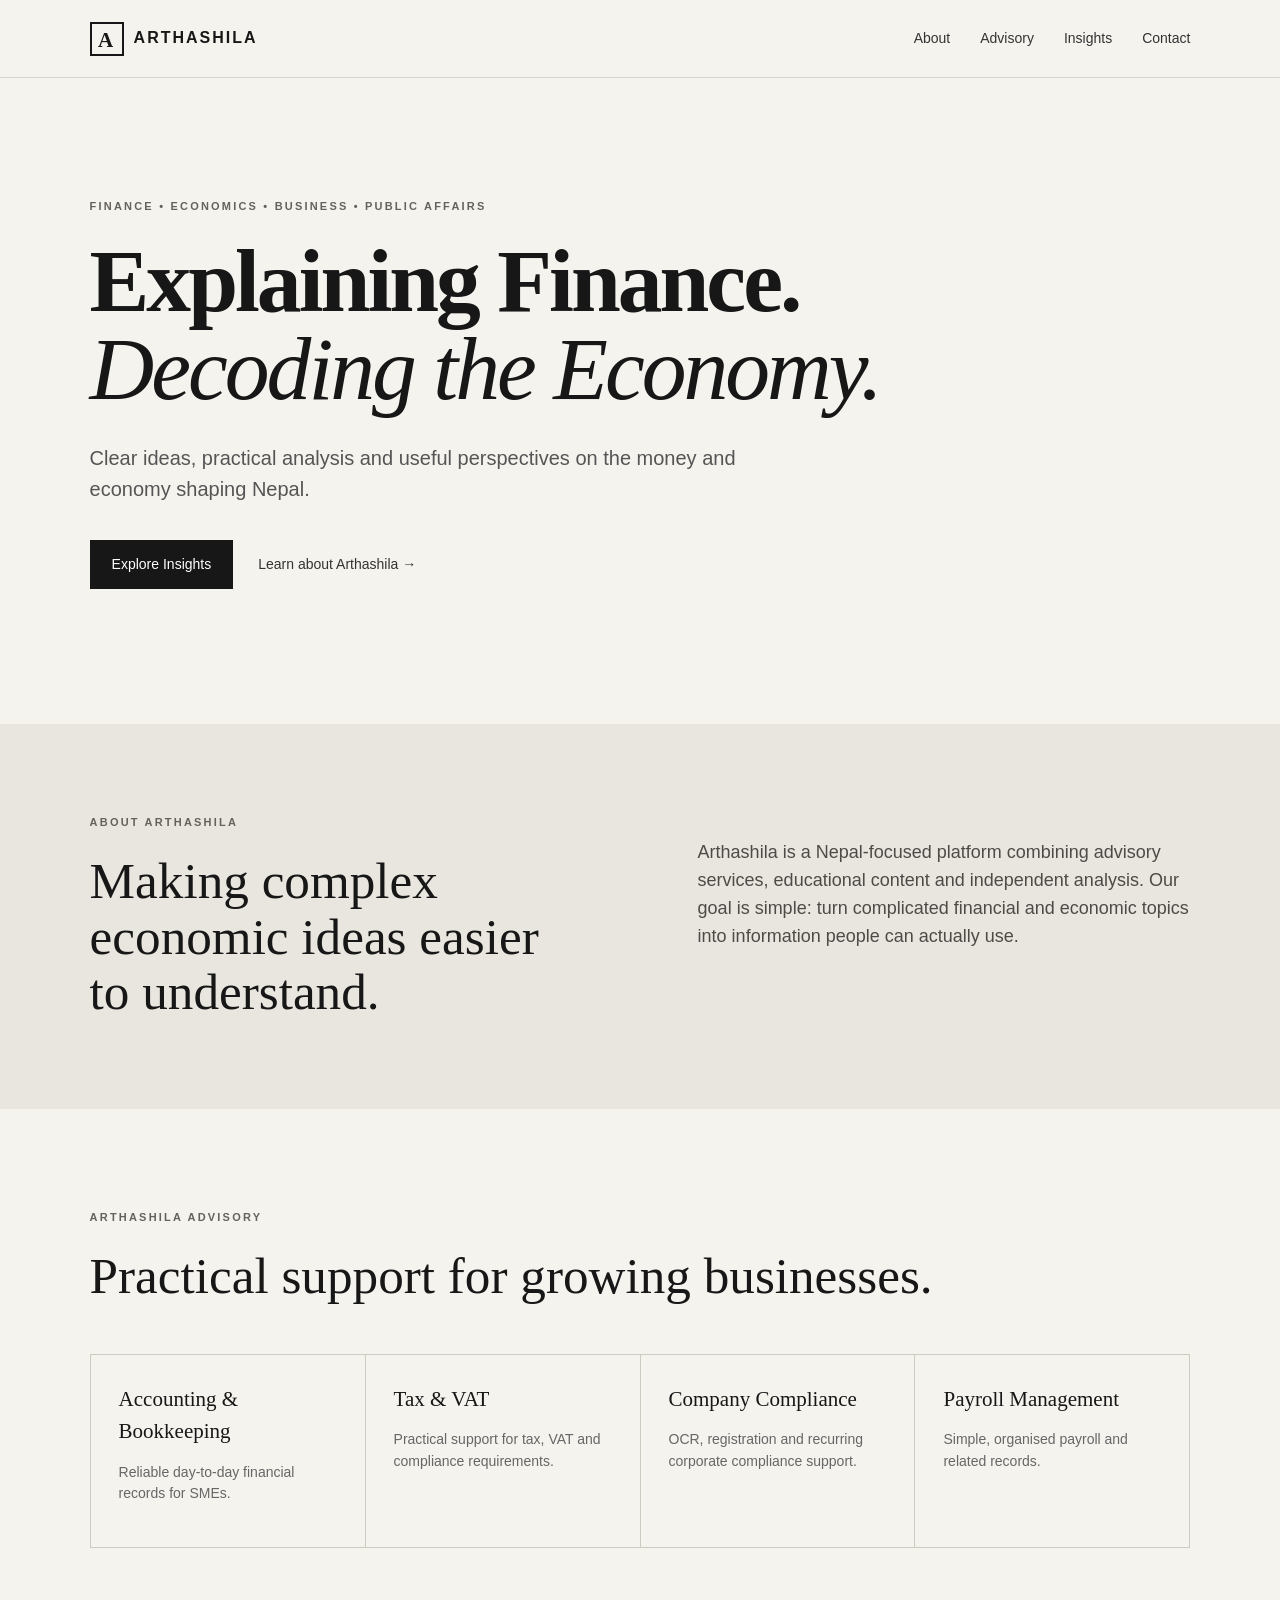
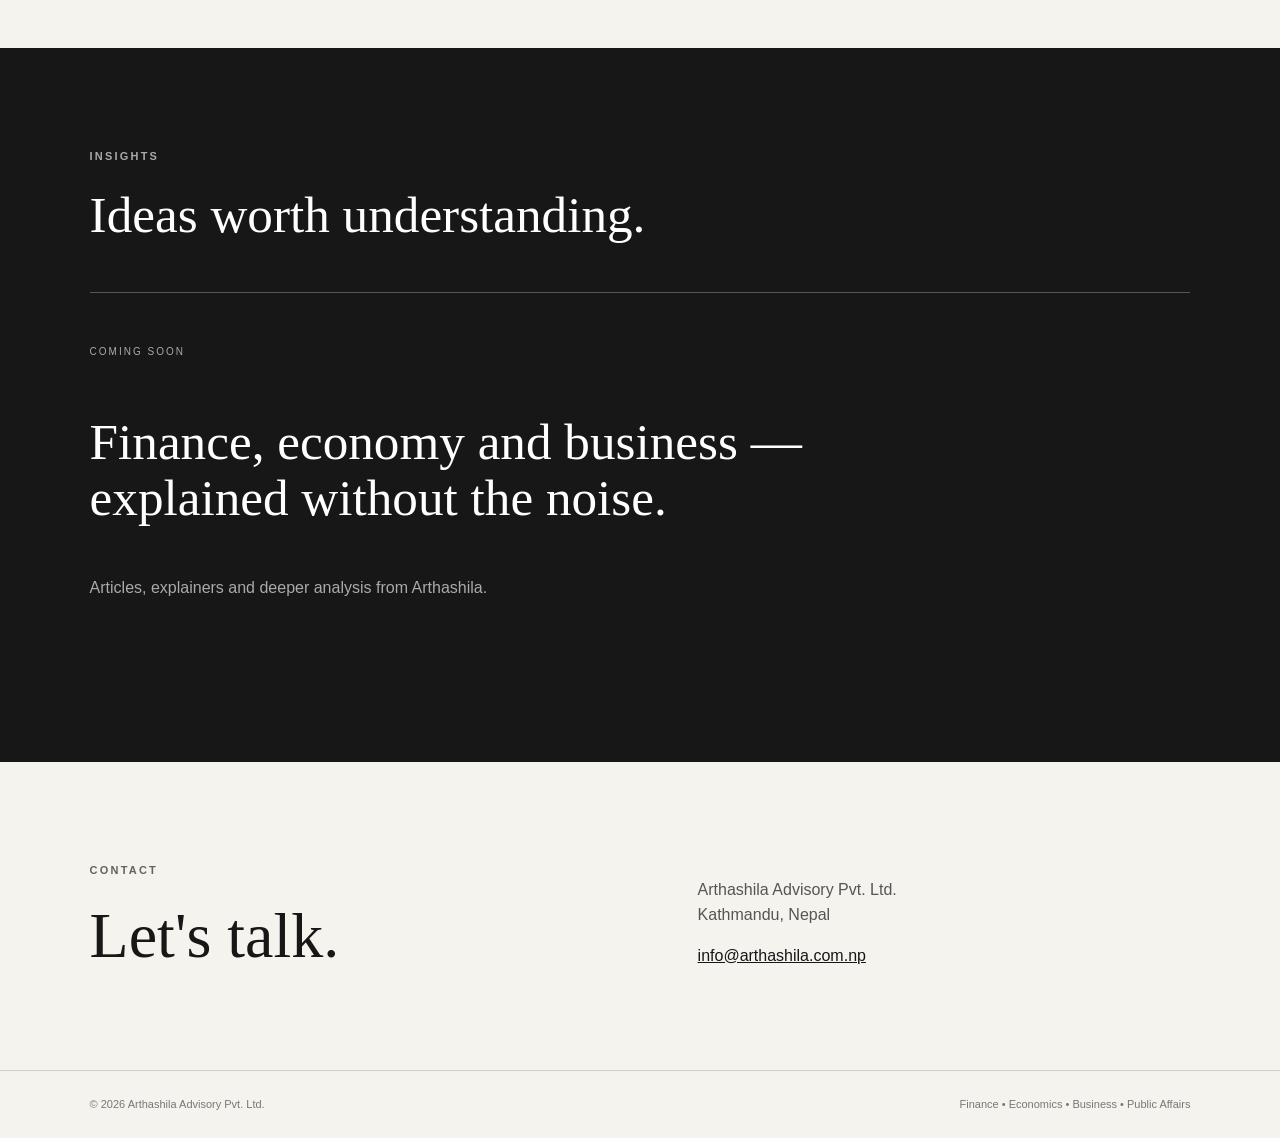
==== index.html @ cc6ea593 "Add files via upload" ====
<!doctype html>
<html lang="en">
<head>
<meta charset="utf-8"><meta name="viewport" content="width=device-width,initial-scale=1">
<title>Arthashila | Finance • Economics • Business</title>
<meta name="description" content="Arthashila explains finance, economics, business and public affairs in clear, practical language.">
<link rel="stylesheet" href="style.css">
</head>
<body>
<header class="nav">
  <a class="brand" href="index.html"><span class="mark">A</span><span>ARTHASHILA</span></a>
  <nav><a href="#about">About</a><a href="#services">Advisory</a><a href="#insights">Insights</a><a href="#contact">Contact</a></nav>
</header>

<main>
<section class="hero">
  <div class="eyebrow">FINANCE • ECONOMICS • BUSINESS • PUBLIC AFFAIRS</div>
  <h1>Explaining Finance.<br><em>Decoding the Economy.</em></h1>
  <p>Clear ideas, practical analysis and useful perspectives on the money and economy shaping Nepal.</p>
  <div class="actions"><a class="button" href="#insights">Explore Insights</a><a class="textlink" href="#about">Learn about Arthashila →</a></div>
</section>

<section id="about" class="split">
  <div><div class="eyebrow">ABOUT ARTHASHILA</div><h2>Making complex economic ideas easier to understand.</h2></div>
  <p>Arthashila is a Nepal-focused platform combining advisory services, educational content and independent analysis. Our goal is simple: turn complicated financial and economic topics into information people can actually use.</p>
</section>

<section id="services" class="section">
  <div class="eyebrow">ARTHASHILA ADVISORY</div><h2>Practical support for growing businesses.</h2>
  <div class="cards">
    <article><b>Accounting & Bookkeeping</b><p>Reliable day-to-day financial records for SMEs.</p></article>
    <article><b>Tax & VAT</b><p>Practical support for tax, VAT and compliance requirements.</p></article>
    <article><b>Company Compliance</b><p>OCR, registration and recurring corporate compliance support.</p></article>
    <article><b>Payroll Management</b><p>Simple, organised payroll and related records.</p></article>
  </div>
</section>

<section id="insights" class="section insights">
  <div class="eyebrow">INSIGHTS</div>
  <h2>Ideas worth understanding.</h2>
  <div class="feature"><span>COMING SOON</span><h3>Finance, economy and business — explained without the noise.</h3><p>Articles, explainers and deeper analysis from Arthashila.</p></div>
</section>

<section id="contact" class="contact">
  <div><div class="eyebrow">CONTACT</div><h2>Let's talk.</h2></div>
  <div><p>Arthashila Advisory Pvt. Ltd.<br>Kathmandu, Nepal</p><a href="mailto:info@arthashila.com.np">info@arthashila.com.np</a></div>
</section>
</main>

<footer><span>© 2026 Arthashila Advisory Pvt. Ltd.</span><span>Finance • Economics • Business • Public Affairs</span></footer>
</body></html>
---- style.css ----
*{box-sizing:border-box}html{scroll-behavior:smooth}body{margin:0;background:#f5f3ee;color:#171717;font-family:Arial,Helvetica,sans-serif;line-height:1.55}.nav{height:78px;padding:0 7vw;display:flex;align-items:center;justify-content:space-between;border-bottom:1px solid #d8d5cd;background:#f5f3ee;position:sticky;top:0;z-index:5}.brand{display:flex;align-items:center;gap:10px;color:#171717;text-decoration:none;font-weight:800;letter-spacing:2px}.mark{display:grid;place-items:center;width:34px;height:34px;border:2px solid #171717;font-family:Georgia,serif;font-size:21px}.nav nav{display:flex;gap:30px}.nav nav a,.textlink{color:#333;text-decoration:none;font-size:14px}.hero{padding:120px 7vw 135px;max-width:1050px}.eyebrow{font-size:11px;letter-spacing:2.2px;font-weight:700;margin-bottom:22px;color:#65625b}.hero h1{font-family:Georgia,serif;font-size:clamp(48px,7vw,92px);line-height:.98;letter-spacing:-3px;margin:0 0 30px}.hero h1 em{font-weight:400}.hero p{font-size:20px;max-width:650px;color:#555;margin-bottom:35px}.actions{display:flex;align-items:center;gap:25px}.button{background:#171717;color:white;padding:14px 22px;text-decoration:none;font-size:14px}.split{padding:90px 7vw;display:grid;grid-template-columns:1fr 1fr;gap:9vw;background:#e9e6df}.split h2,.section h2,.contact h2{font-family:Georgia,serif;font-weight:400;font-size:clamp(34px,4vw,56px);line-height:1.08;margin:0}.split p{font-size:18px;color:#4d4b47;margin:25px 0}.section{padding:100px 7vw}.cards{display:grid;grid-template-columns:repeat(4,1fr);gap:1px;background:#cfcac0;margin-top:50px;border:1px solid #cfcac0}.cards article{background:#f5f3ee;padding:28px;min-height:190px}.cards b{font-family:Georgia,serif;font-size:21px;font-weight:400}.cards p{color:#666;font-size:14px}.insights{background:#171717;color:white}.insights .eyebrow{color:#aaa}.feature{border-top:1px solid #555;margin-top:50px;padding:45px 0}.feature span{font-size:10px;letter-spacing:2px;color:#aaa}.feature h3{font-family:Georgia,serif;font-size:clamp(30px,4vw,54px);font-weight:400;max-width:800px;line-height:1.08}.feature p{color:#aaa}.contact{padding:100px 7vw;display:grid;grid-template-columns:1fr 1fr;gap:9vw}.contact p{color:#555}.contact a{color:#171717}.contact h2{font-size:64px}footer{padding:25px 7vw;border-top:1px solid #d1cec7;display:flex;justify-content:space-between;font-size:11px;color:#777}@media(max-width:750px){.nav{padding:0 5vw}.nav nav{display:none}.hero,.section,.contact,.split{padding-left:5vw;padding-right:5vw}.hero{padding-top:85px;padding-bottom:90px}.hero h1{letter-spacing:-2px}.split,.contact{grid-template-columns:1fr;gap:30px}.cards{grid-template-columns:1fr 1fr}.cards article{min-height:150px}footer{padding:20px 5vw;display:block}footer span{display:block;margin:5px 0}}@media(max-width:480px){.cards{grid-template-columns:1fr}.actions{align-items:flex-start;flex-direction:column;gap:18px}}
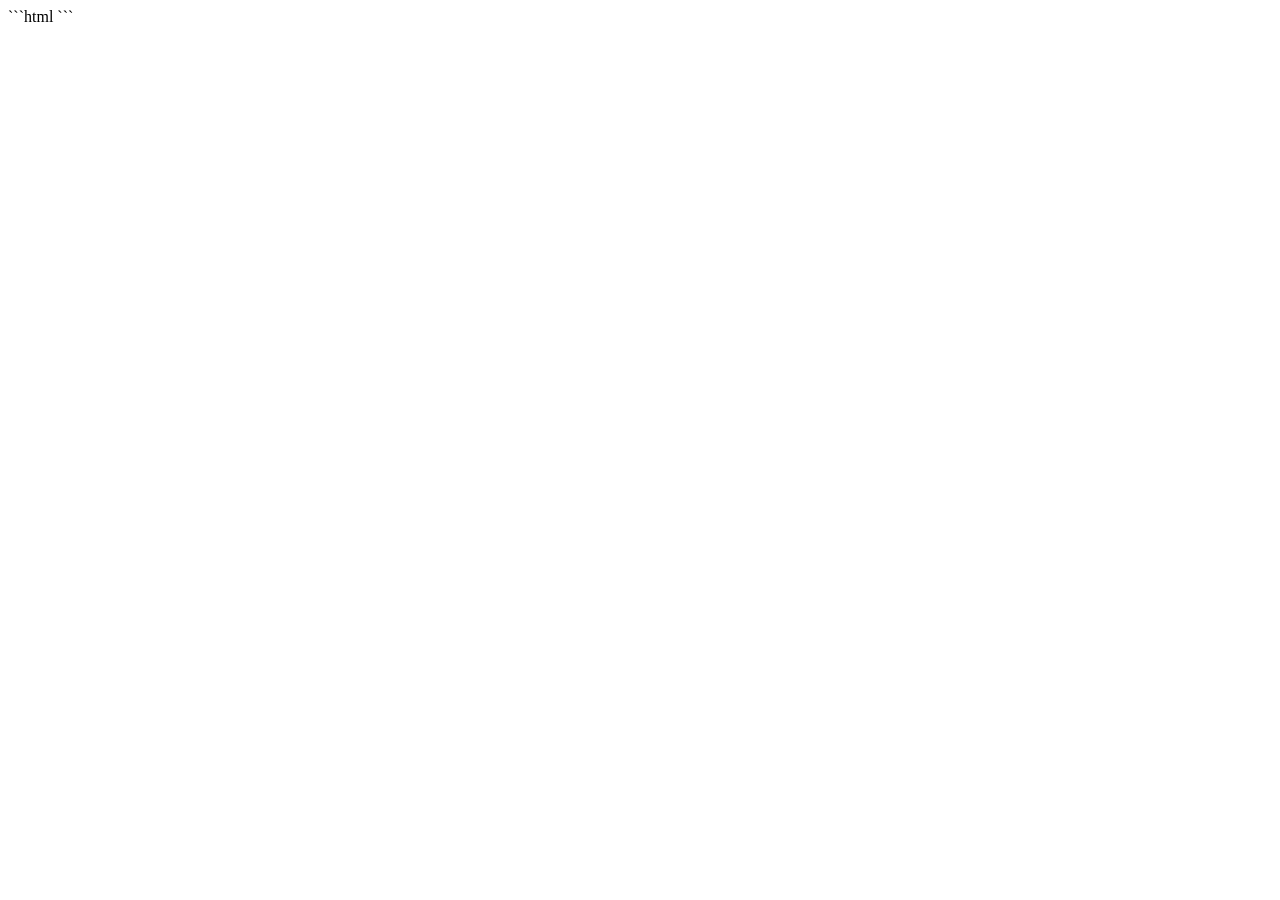
==== commit 51b1a5d4: "Update index.html" ====
--- a/index.html
+++ b/index.html
@@ -1,51 +1,71 @@
+```html
 <!doctype html>
 <html lang="en">
 <head>
-<meta charset="utf-8"><meta name="viewport" content="width=device-width,initial-scale=1">
-<title>Arthashila | Finance • Economics • Business</title>
-<meta name="description" content="Arthashila explains finance, economics, business and public affairs in clear, practical language.">
-<link rel="stylesheet" href="style.css">
+  <meta charset="utf-8">
+  <meta name="viewport" content="width=device-width, initial-scale=1">
+  <title>Arthashila Admin</title>
 </head>
 <body>
-<header class="nav">
-  <a class="brand" href="index.html"><span class="mark">A</span><span>ARTHASHILA</span></a>
-  <nav><a href="#about">About</a><a href="#services">Advisory</a><a href="#insights">Insights</a><a href="#contact">Contact</a></nav>
-</header>
+  <script src="https://unpkg.com/netlify-cms@^2.10.192/dist/netlify-cms.js"></script>
 
-<main>
-<section class="hero">
-  <div class="eyebrow">FINANCE • ECONOMICS • BUSINESS • PUBLIC AFFAIRS</div>
-  <h1>Explaining Finance.<br><em>Decoding the Economy.</em></h1>
-  <p>Clear ideas, practical analysis and useful perspectives on the money and economy shaping Nepal.</p>
-  <div class="actions"><a class="button" href="#insights">Explore Insights</a><a class="textlink" href="#about">Learn about Arthashila →</a></div>
-</section>
+  <script>
+    window.CMS_MANUAL_INIT = true;
 
-<section id="about" class="split">
-  <div><div class="eyebrow">ABOUT ARTHASHILA</div><h2>Making complex economic ideas easier to understand.</h2></div>
-  <p>Arthashila is a Nepal-focused platform combining advisory services, educational content and independent analysis. Our goal is simple: turn complicated financial and economic topics into information people can actually use.</p>
-</section>
-
-<section id="services" class="section">
-  <div class="eyebrow">ARTHASHILA ADVISORY</div><h2>Practical support for growing businesses.</h2>
-  <div class="cards">
-    <article><b>Accounting & Bookkeeping</b><p>Reliable day-to-day financial records for SMEs.</p></article>
-    <article><b>Tax & VAT</b><p>Practical support for tax, VAT and compliance requirements.</p></article>
-    <article><b>Company Compliance</b><p>OCR, registration and recurring corporate compliance support.</p></article>
-    <article><b>Payroll Management</b><p>Simple, organised payroll and related records.</p></article>
-  </div>
-</section>
-
-<section id="insights" class="section insights">
-  <div class="eyebrow">INSIGHTS</div>
-  <h2>Ideas worth understanding.</h2>
-  <div class="feature"><span>COMING SOON</span><h3>Finance, economy and business — explained without the noise.</h3><p>Articles, explainers and deeper analysis from Arthashila.</p></div>
-</section>
-
-<section id="contact" class="contact">
-  <div><div class="eyebrow">CONTACT</div><h2>Let's talk.</h2></div>
-  <div><p>Arthashila Advisory Pvt. Ltd.<br>Kathmandu, Nepal</p><a href="mailto:info@arthashila.com.np">info@arthashila.com.np</a></div>
-</section>
-</main>
-
-<footer><span>© 2026 Arthashila Advisory Pvt. Ltd.</span><span>Finance • Economics • Business • Public Affairs</span></footer>
-</body></html>+    window.addEventListener("load", function () {
+      CMS.init({
+        config: {
+          backend: {
+            name: "github",
+            repo: "arthashila/arthashila-website",
+            branch: "main",
+            auth_endpoint:
+              "https://long-moon-4a88.ramjikhadka.workers.dev/auth"
+          },
+          media_folder: "images/uploads",
+          public_folder: "/images/uploads",
+          collections: [
+            {
+              name: "articles",
+              label: "Articles",
+              folder: "articles",
+              create: true,
+              slug: "{{slug}}",
+              fields: [
+                {
+                  label: "Title",
+                  name: "title",
+                  widget: "string"
+                },
+                {
+                  label: "Date",
+                  name: "date",
+                  widget: "datetime"
+                },
+                {
+                  label: "Featured Image",
+                  name: "image",
+                  widget: "image",
+                  required: false
+                },
+                {
+                  label: "Excerpt",
+                  name: "excerpt",
+                  widget: "text",
+                  required: false
+                },
+                {
+                  label: "Body",
+                  name: "body",
+                  widget: "markdown"
+                }
+              ]
+            }
+          ]
+        }
+      });
+    });
+  </script>
+</body>
+</html>
+```
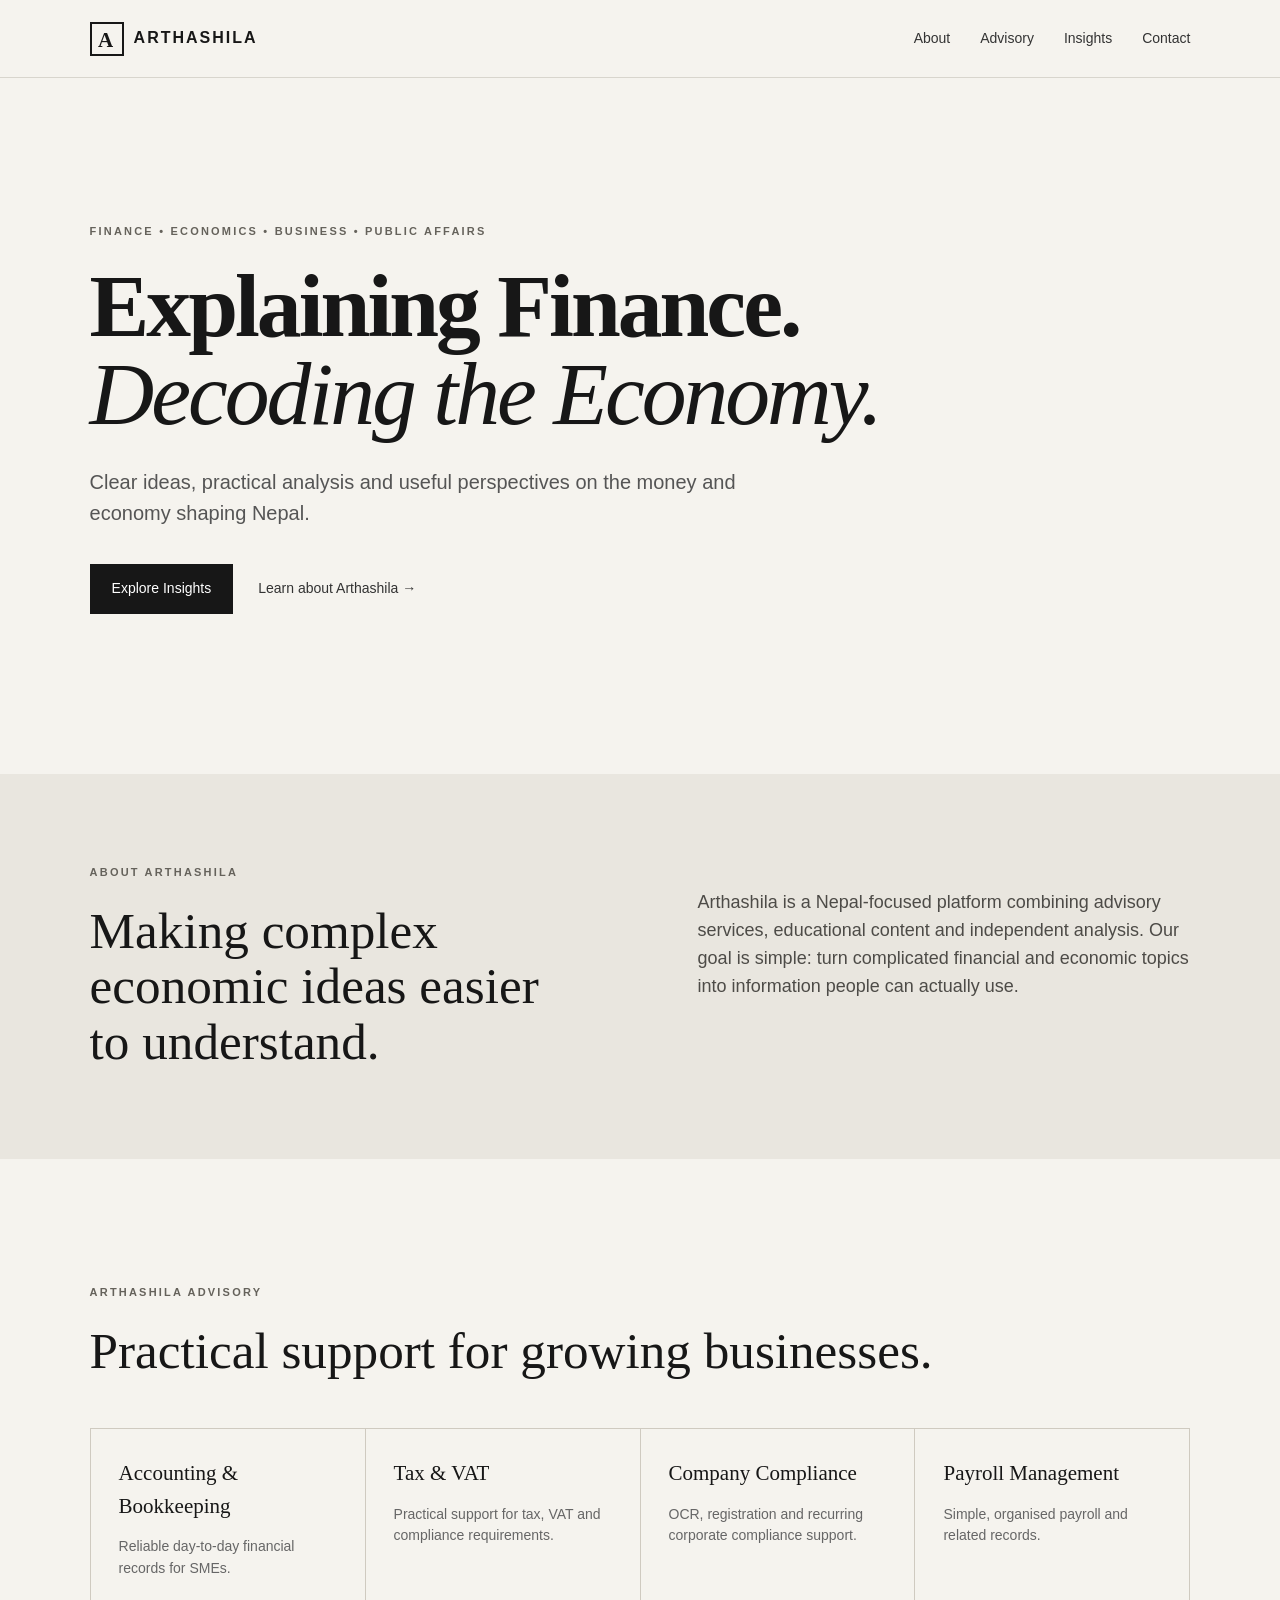
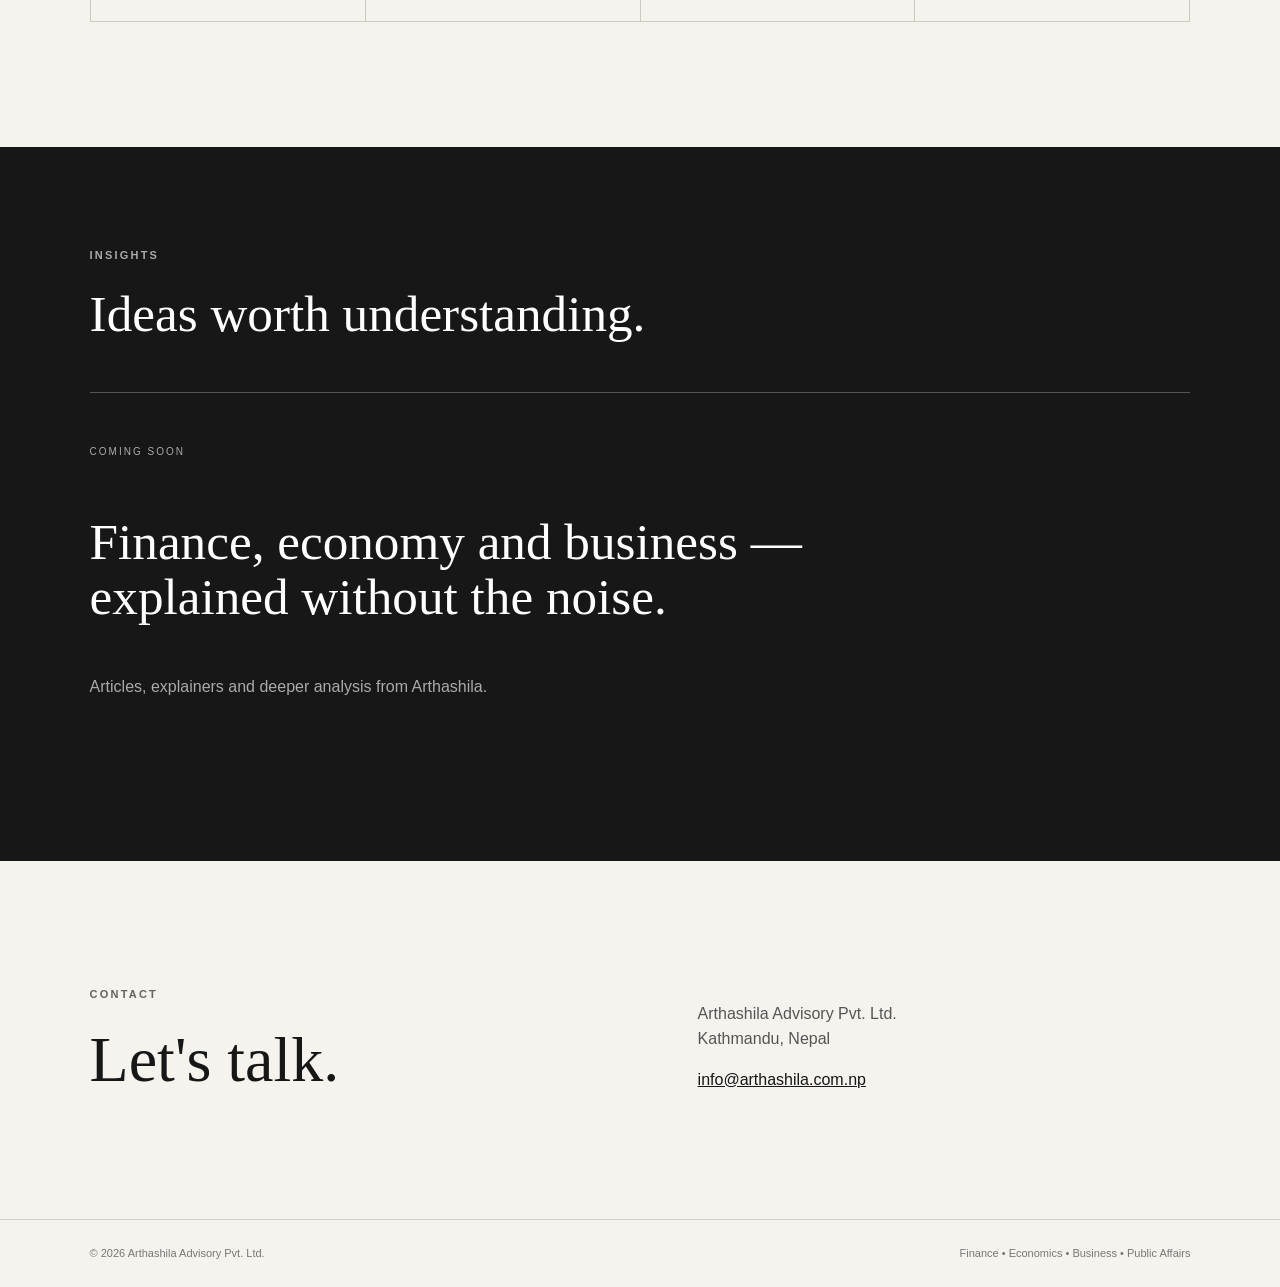
==== commit 18d43e03: "Update index.html" ====
--- a/index.html
+++ b/index.html
@@ -1,71 +1,121 @@
-```html
 <!doctype html>
 <html lang="en">
 <head>
-  <meta charset="utf-8">
-  <meta name="viewport" content="width=device-width, initial-scale=1">
-  <title>Arthashila Admin</title>
+<meta charset="utf-8">
+<meta name="viewport" content="width=device-width,initial-scale=1">
+<title>Arthashila | Finance • Economics • Business</title>
+<meta name="description" content="Arthashila explains finance, economics, business and public affairs in clear, practical language.">
+<link rel="stylesheet" href="style.css">
 </head>
+
 <body>
-  <script src="https://unpkg.com/netlify-cms@^2.10.192/dist/netlify-cms.js"></script>
 
-  <script>
-    window.CMS_MANUAL_INIT = true;
+<header class="nav">
+  <a class="brand" href="index.html">
+    <span class="mark">A</span>
+    <span>ARTHASHILA</span>
+  </a>
 
-    window.addEventListener("load", function () {
-      CMS.init({
-        config: {
-          backend: {
-            name: "github",
-            repo: "arthashila/arthashila-website",
-            branch: "main",
-            auth_endpoint:
-              "https://long-moon-4a88.ramjikhadka.workers.dev/auth"
-          },
-          media_folder: "images/uploads",
-          public_folder: "/images/uploads",
-          collections: [
-            {
-              name: "articles",
-              label: "Articles",
-              folder: "articles",
-              create: true,
-              slug: "{{slug}}",
-              fields: [
-                {
-                  label: "Title",
-                  name: "title",
-                  widget: "string"
-                },
-                {
-                  label: "Date",
-                  name: "date",
-                  widget: "datetime"
-                },
-                {
-                  label: "Featured Image",
-                  name: "image",
-                  widget: "image",
-                  required: false
-                },
-                {
-                  label: "Excerpt",
-                  name: "excerpt",
-                  widget: "text",
-                  required: false
-                },
-                {
-                  label: "Body",
-                  name: "body",
-                  widget: "markdown"
-                }
-              ]
-            }
-          ]
-        }
-      });
-    });
-  </script>
+  <nav>
+    <a href="#about">About</a>
+    <a href="#services">Advisory</a>
+    <a href="#insights">Insights</a>
+    <a href="#contact">Contact</a>
+  </nav>
+</header>
+
+<br>
+
+<main>
+
+<section class="hero">
+  <div class="eyebrow">FINANCE • ECONOMICS • BUSINESS • PUBLIC AFFAIRS</div>
+
+  <h1>Explaining Finance.<br><em>Decoding the Economy.</em></h1>
+
+  <p>Clear ideas, practical analysis and useful perspectives on the money and economy shaping Nepal.</p>
+
+  <div class="actions">
+    <a class="button" href="#insights">Explore Insights</a>
+    <a class="textlink" href="#about">Learn about Arthashila →</a>
+  </div>
+</section>
+
+<br>
+
+<section id="about" class="split">
+  <div>
+    <div class="eyebrow">ABOUT ARTHASHILA</div>
+    <h2>Making complex economic ideas easier to understand.</h2>
+  </div>
+
+  <p>Arthashila is a Nepal-focused platform combining advisory services, educational content and independent analysis. Our goal is simple: turn complicated financial and economic topics into information people can actually use.</p>
+</section>
+
+<br>
+
+<section id="services" class="section">
+  <div class="eyebrow">ARTHASHILA ADVISORY</div>
+  <h2>Practical support for growing businesses.</h2>
+
+  <div class="cards">
+    <article>
+      <b>Accounting & Bookkeeping</b>
+      <p>Reliable day-to-day financial records for SMEs.</p>
+    </article>
+
+    <article>
+      <b>Tax & VAT</b>
+      <p>Practical support for tax, VAT and compliance requirements.</p>
+    </article>
+
+    <article>
+      <b>Company Compliance</b>
+      <p>OCR, registration and recurring corporate compliance support.</p>
+    </article>
+
+    <article>
+      <b>Payroll Management</b>
+      <p>Simple, organised payroll and related records.</p>
+    </article>
+  </div>
+</section>
+
+<br>
+
+<section id="insights" class="section insights">
+  <div class="eyebrow">INSIGHTS</div>
+  <h2>Ideas worth understanding.</h2>
+
+  <div class="feature">
+    <span>COMING SOON</span>
+    <h3>Finance, economy and business — explained without the noise.</h3>
+    <p>Articles, explainers and deeper analysis from Arthashila.</p>
+  </div>
+</section>
+
+<br>
+
+<section id="contact" class="contact">
+  <div>
+    <div class="eyebrow">CONTACT</div>
+    <h2>Let's talk.</h2>
+  </div>
+
+  <div>
+    <p>Arthashila Advisory Pvt. Ltd.<br>Kathmandu, Nepal</p>
+    <a href="mailto:info@arthashila.com.np">info@arthashila.com.np</a>
+  </div>
+</section>
+
+</main>
+
+<br>
+
+<footer>
+  <span>© 2026 Arthashila Advisory Pvt. Ltd.</span>
+  <span>Finance • Economics • Business • Public Affairs</span>
+</footer>
+
 </body>
 </html>
-```
--- a/style.css
+++ b/style.css
@@ -0,0 +1 @@
+*{box-sizing:border-box}html{scroll-behavior:smooth}body{margin:0;background:#f5f3ee;color:#171717;font-family:Arial,Helvetica,sans-serif;line-height:1.55}.nav{height:78px;padding:0 7vw;display:flex;align-items:center;justify-content:space-between;border-bottom:1px solid #d8d5cd;background:#f5f3ee;position:sticky;top:0;z-index:5}.brand{display:flex;align-items:center;gap:10px;color:#171717;text-decoration:none;font-weight:800;letter-spacing:2px}.mark{display:grid;place-items:center;width:34px;height:34px;border:2px solid #171717;font-family:Georgia,serif;font-size:21px}.nav nav{display:flex;gap:30px}.nav nav a,.textlink{color:#333;text-decoration:none;font-size:14px}.hero{padding:120px 7vw 135px;max-width:1050px}.eyebrow{font-size:11px;letter-spacing:2.2px;font-weight:700;margin-bottom:22px;color:#65625b}.hero h1{font-family:Georgia,serif;font-size:clamp(48px,7vw,92px);line-height:.98;letter-spacing:-3px;margin:0 0 30px}.hero h1 em{font-weight:400}.hero p{font-size:20px;max-width:650px;color:#555;margin-bottom:35px}.actions{display:flex;align-items:center;gap:25px}.button{background:#171717;color:white;padding:14px 22px;text-decoration:none;font-size:14px}.split{padding:90px 7vw;display:grid;grid-template-columns:1fr 1fr;gap:9vw;background:#e9e6df}.split h2,.section h2,.contact h2{font-family:Georgia,serif;font-weight:400;font-size:clamp(34px,4vw,56px);line-height:1.08;margin:0}.split p{font-size:18px;color:#4d4b47;margin:25px 0}.section{padding:100px 7vw}.cards{display:grid;grid-template-columns:repeat(4,1fr);gap:1px;background:#cfcac0;margin-top:50px;border:1px solid #cfcac0}.cards article{background:#f5f3ee;padding:28px;min-height:190px}.cards b{font-family:Georgia,serif;font-size:21px;font-weight:400}.cards p{color:#666;font-size:14px}.insights{background:#171717;color:white}.insights .eyebrow{color:#aaa}.feature{border-top:1px solid #555;margin-top:50px;padding:45px 0}.feature span{font-size:10px;letter-spacing:2px;color:#aaa}.feature h3{font-family:Georgia,serif;font-size:clamp(30px,4vw,54px);font-weight:400;max-width:800px;line-height:1.08}.feature p{color:#aaa}.contact{padding:100px 7vw;display:grid;grid-template-columns:1fr 1fr;gap:9vw}.contact p{color:#555}.contact a{color:#171717}.contact h2{font-size:64px}footer{padding:25px 7vw;border-top:1px solid #d1cec7;display:flex;justify-content:space-between;font-size:11px;color:#777}@media(max-width:750px){.nav{padding:0 5vw}.nav nav{display:none}.hero,.section,.contact,.split{padding-left:5vw;padding-right:5vw}.hero{padding-top:85px;padding-bottom:90px}.hero h1{letter-spacing:-2px}.split,.contact{grid-template-columns:1fr;gap:30px}.cards{grid-template-columns:1fr 1fr}.cards article{min-height:150px}footer{padding:20px 5vw;display:block}footer span{display:block;margin:5px 0}}@media(max-width:480px){.cards{grid-template-columns:1fr}.actions{align-items:flex-start;flex-direction:column;gap:18px}}
